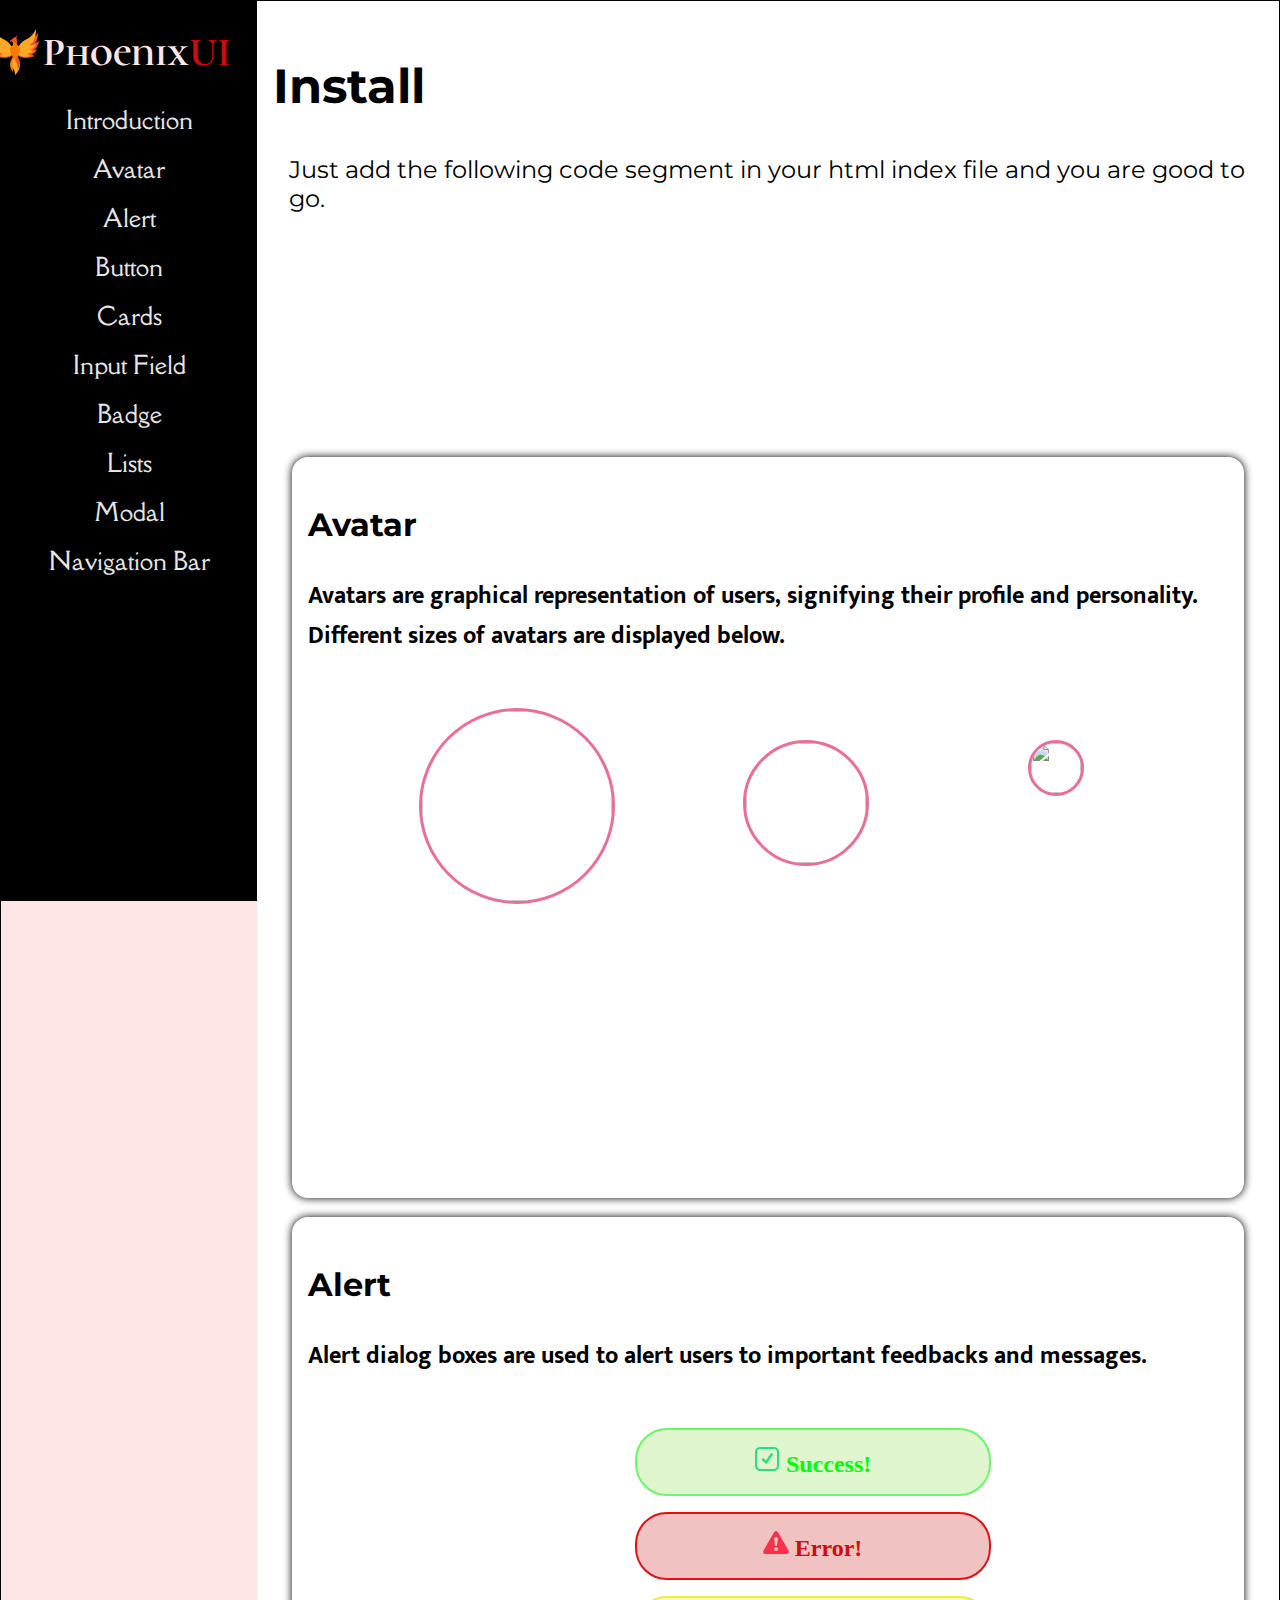
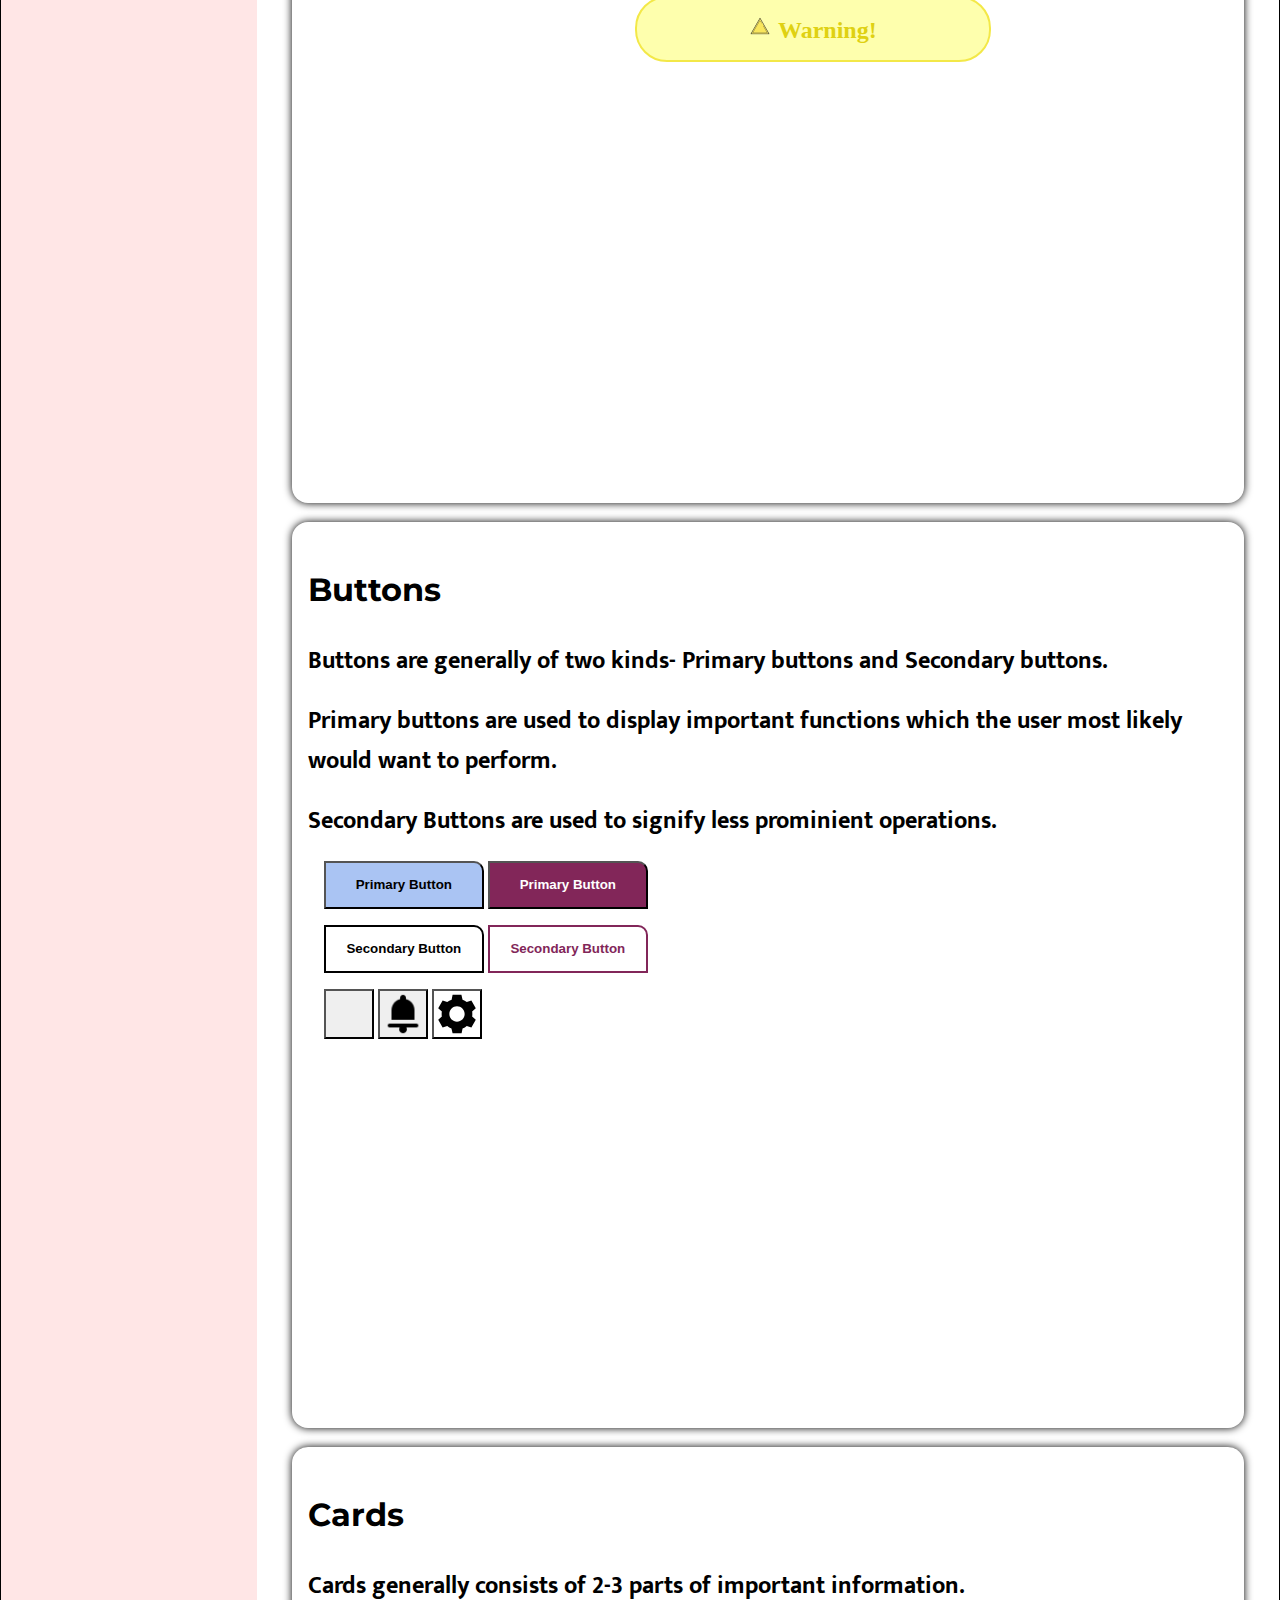
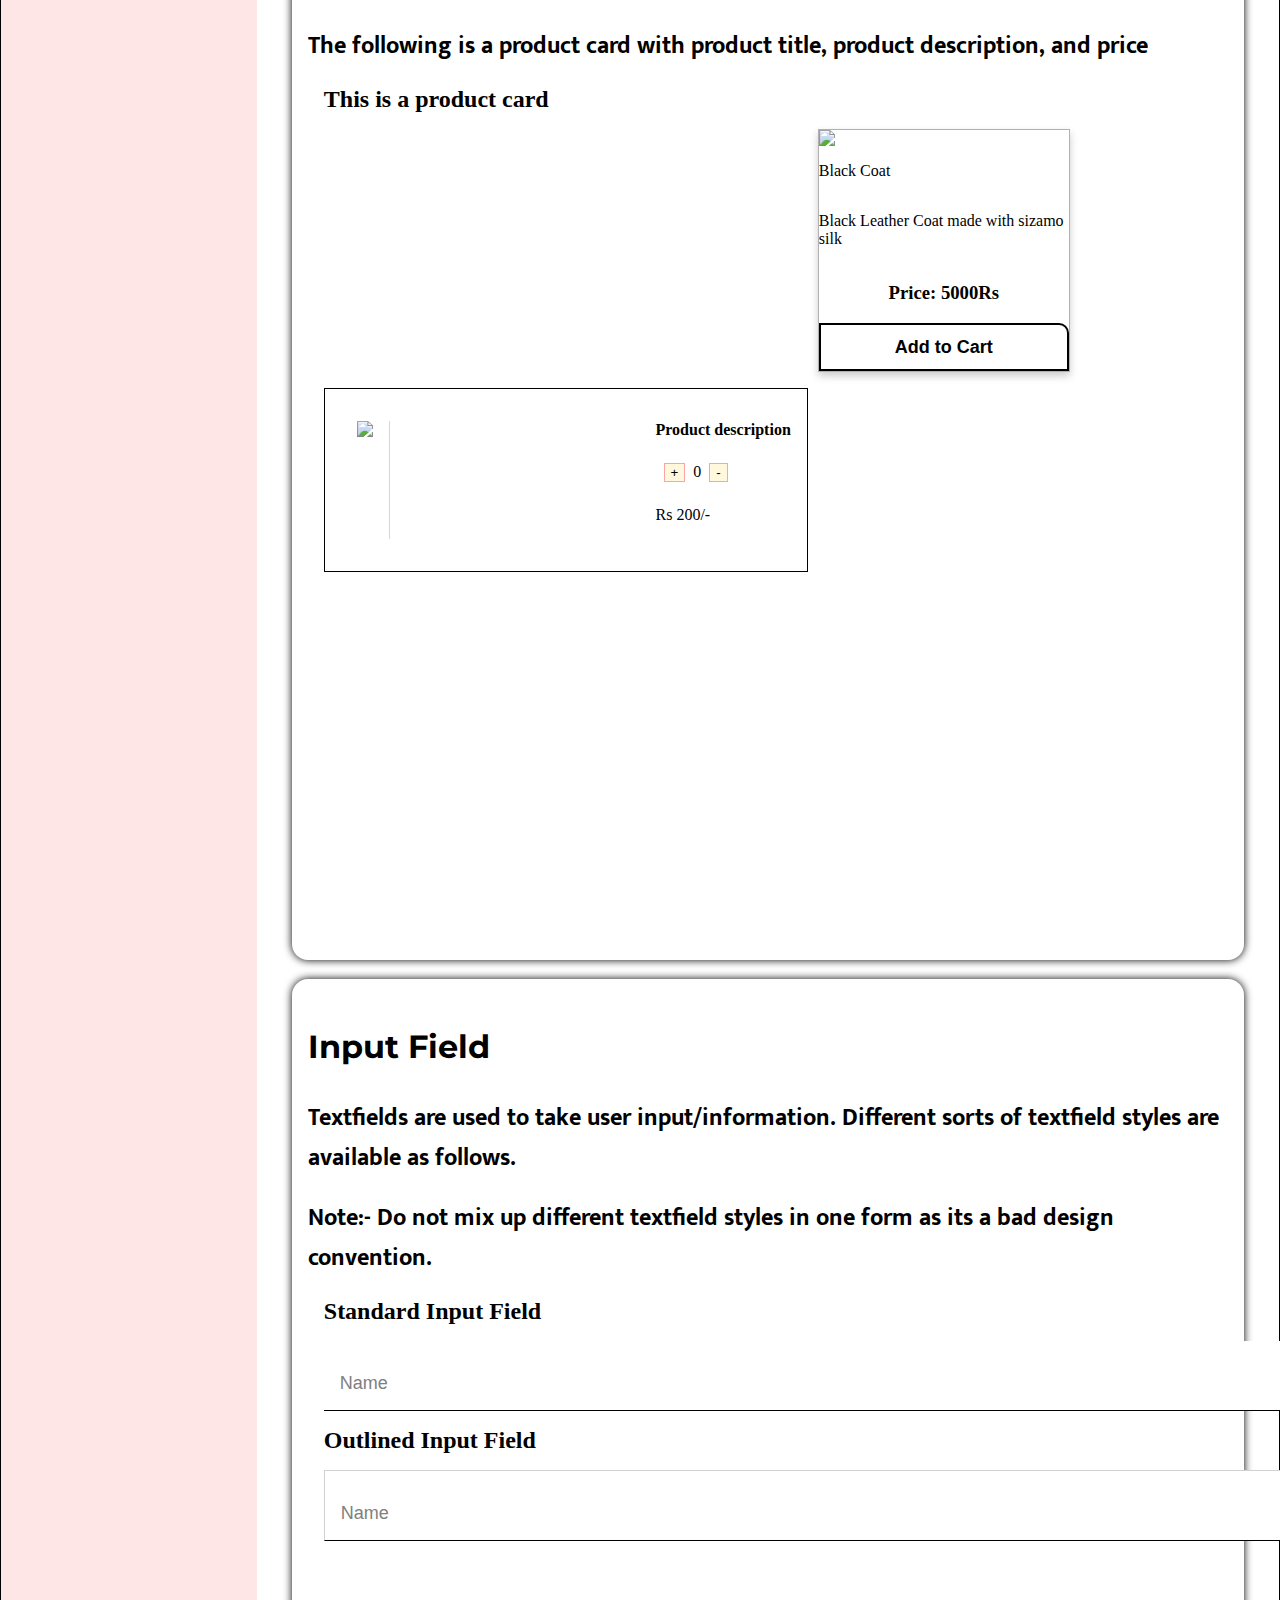
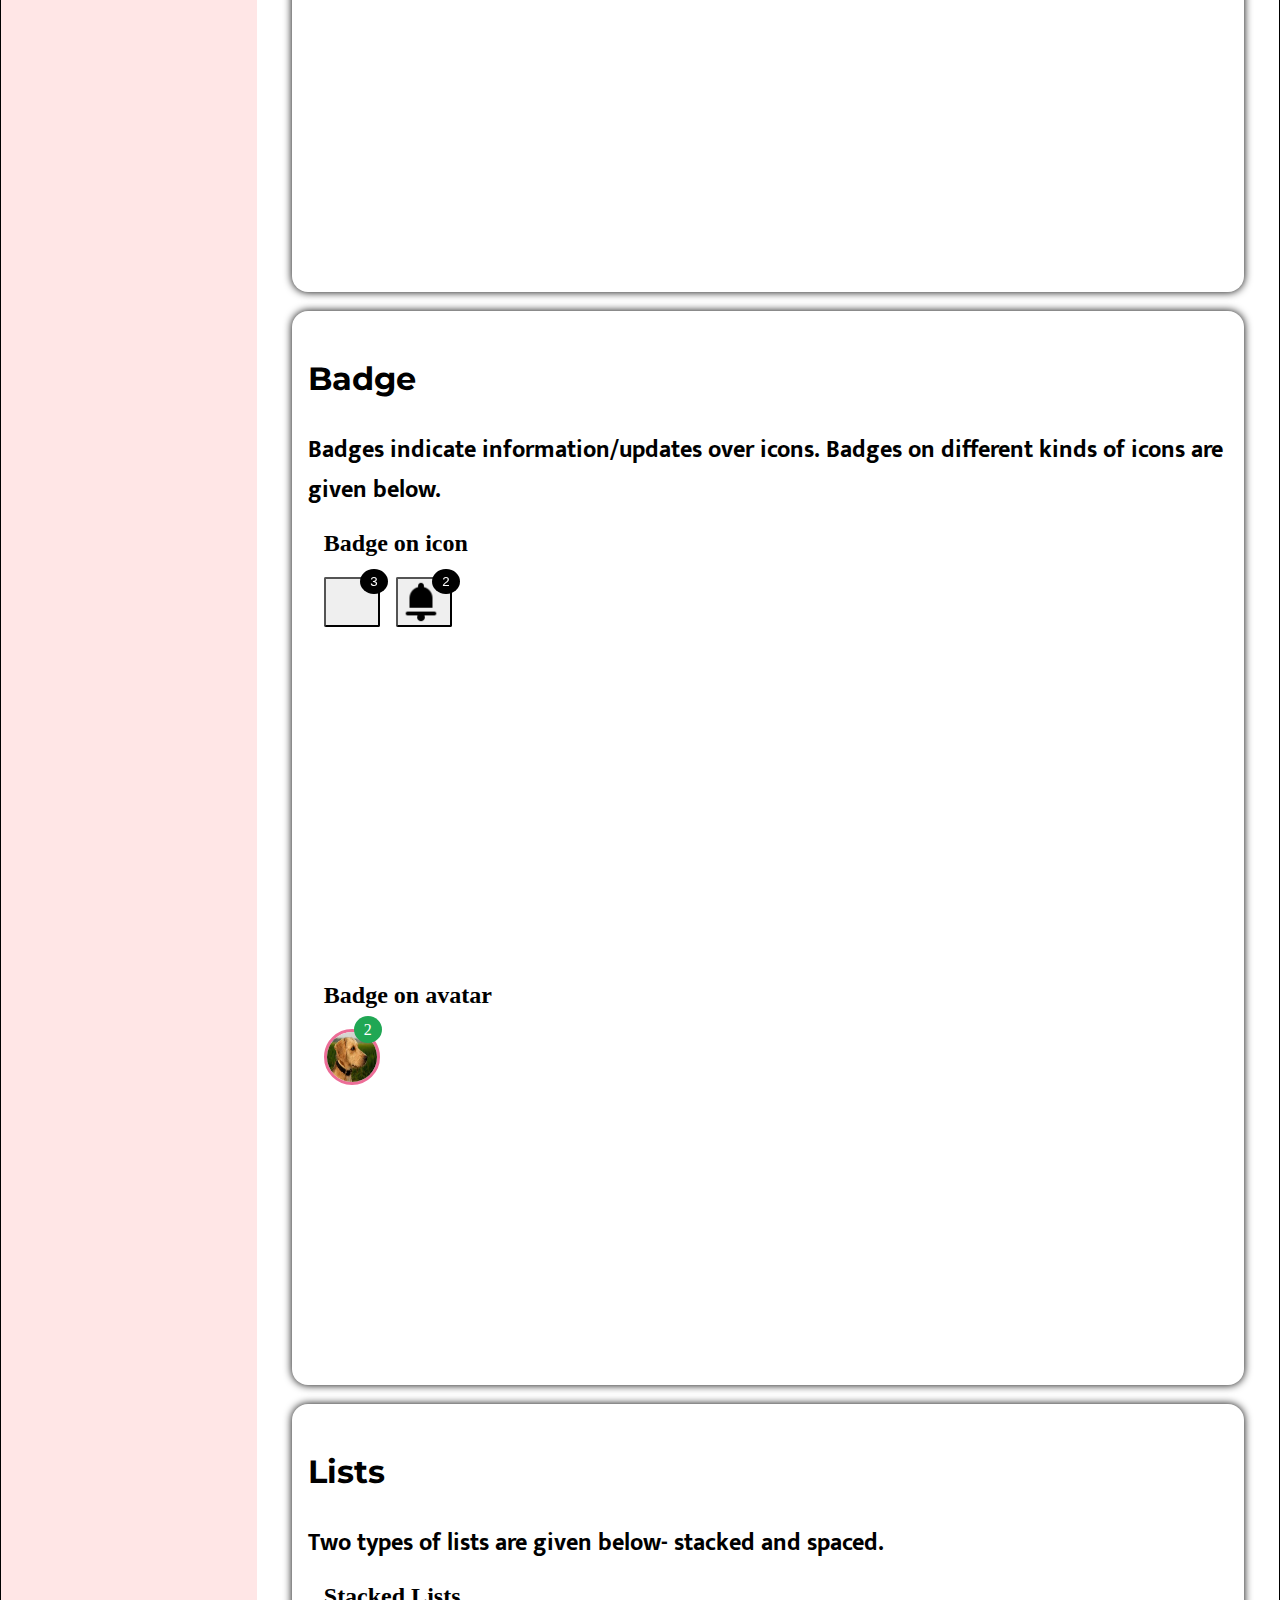
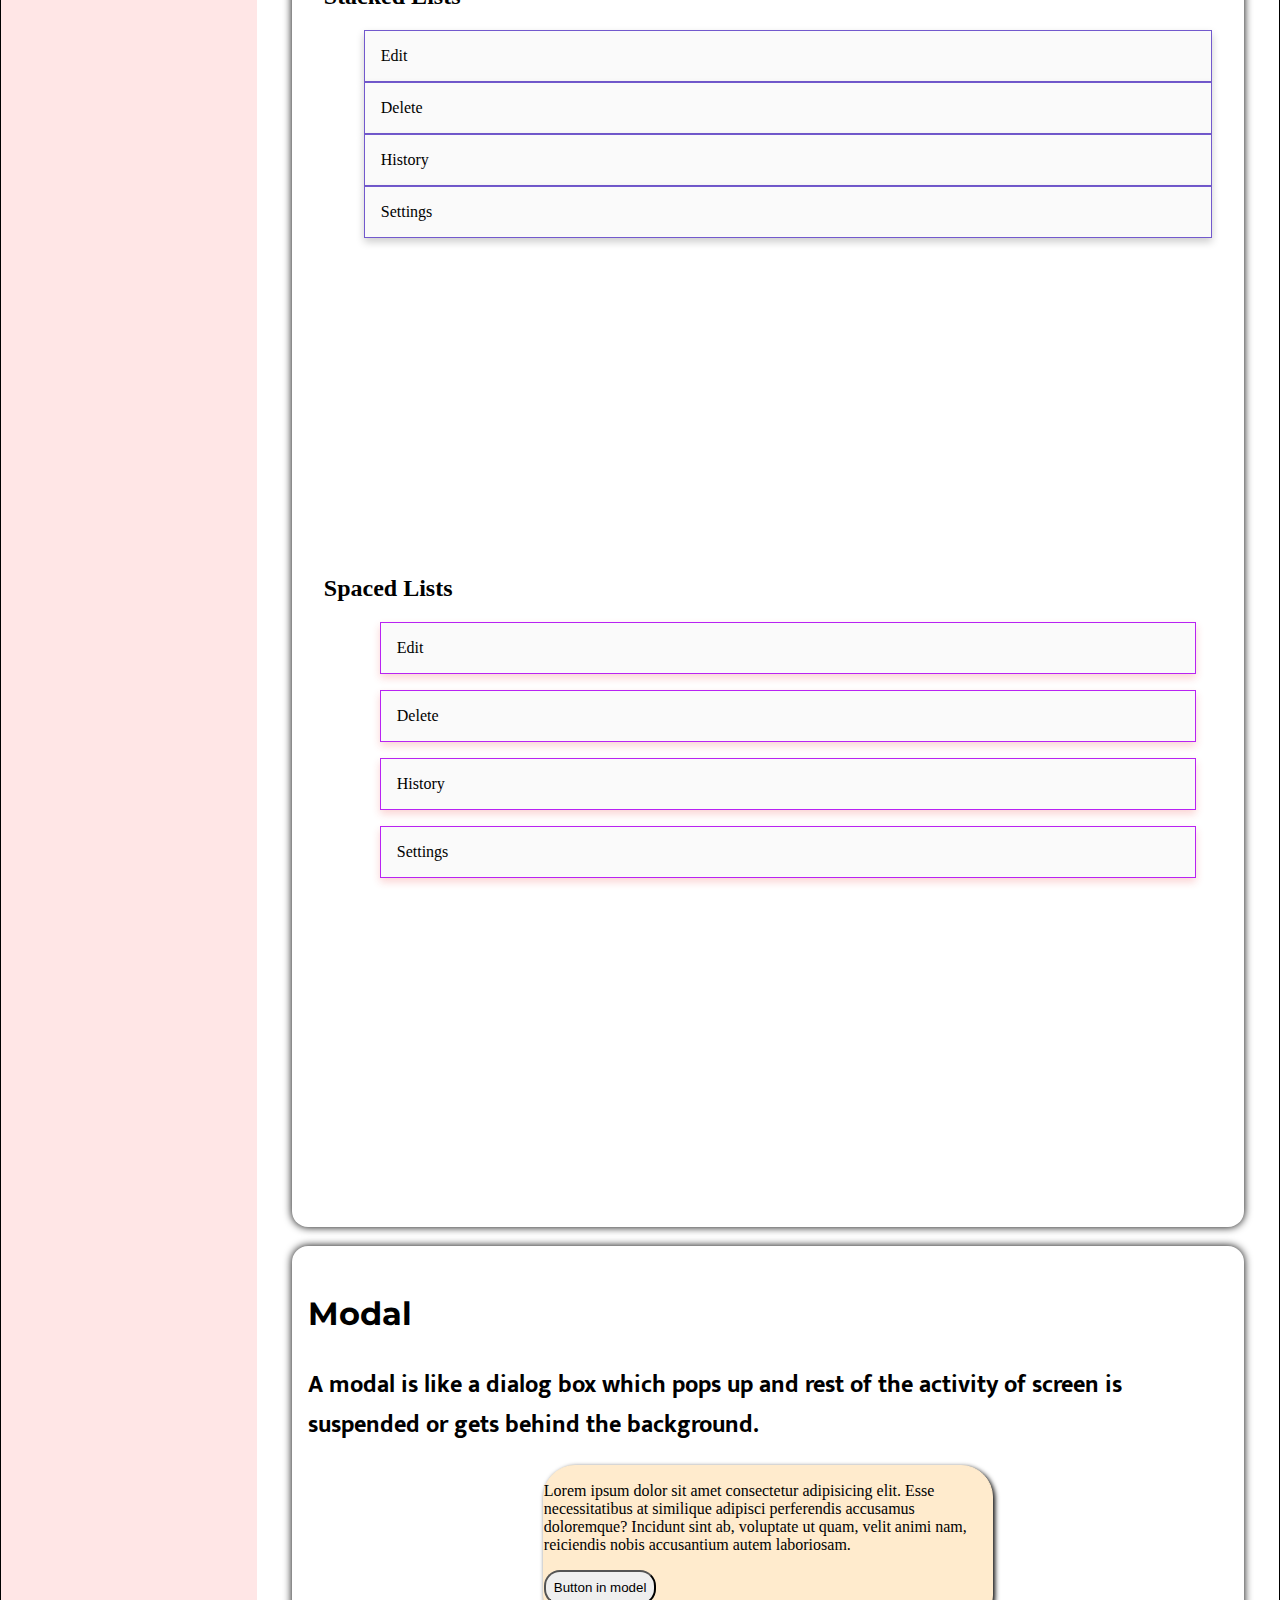
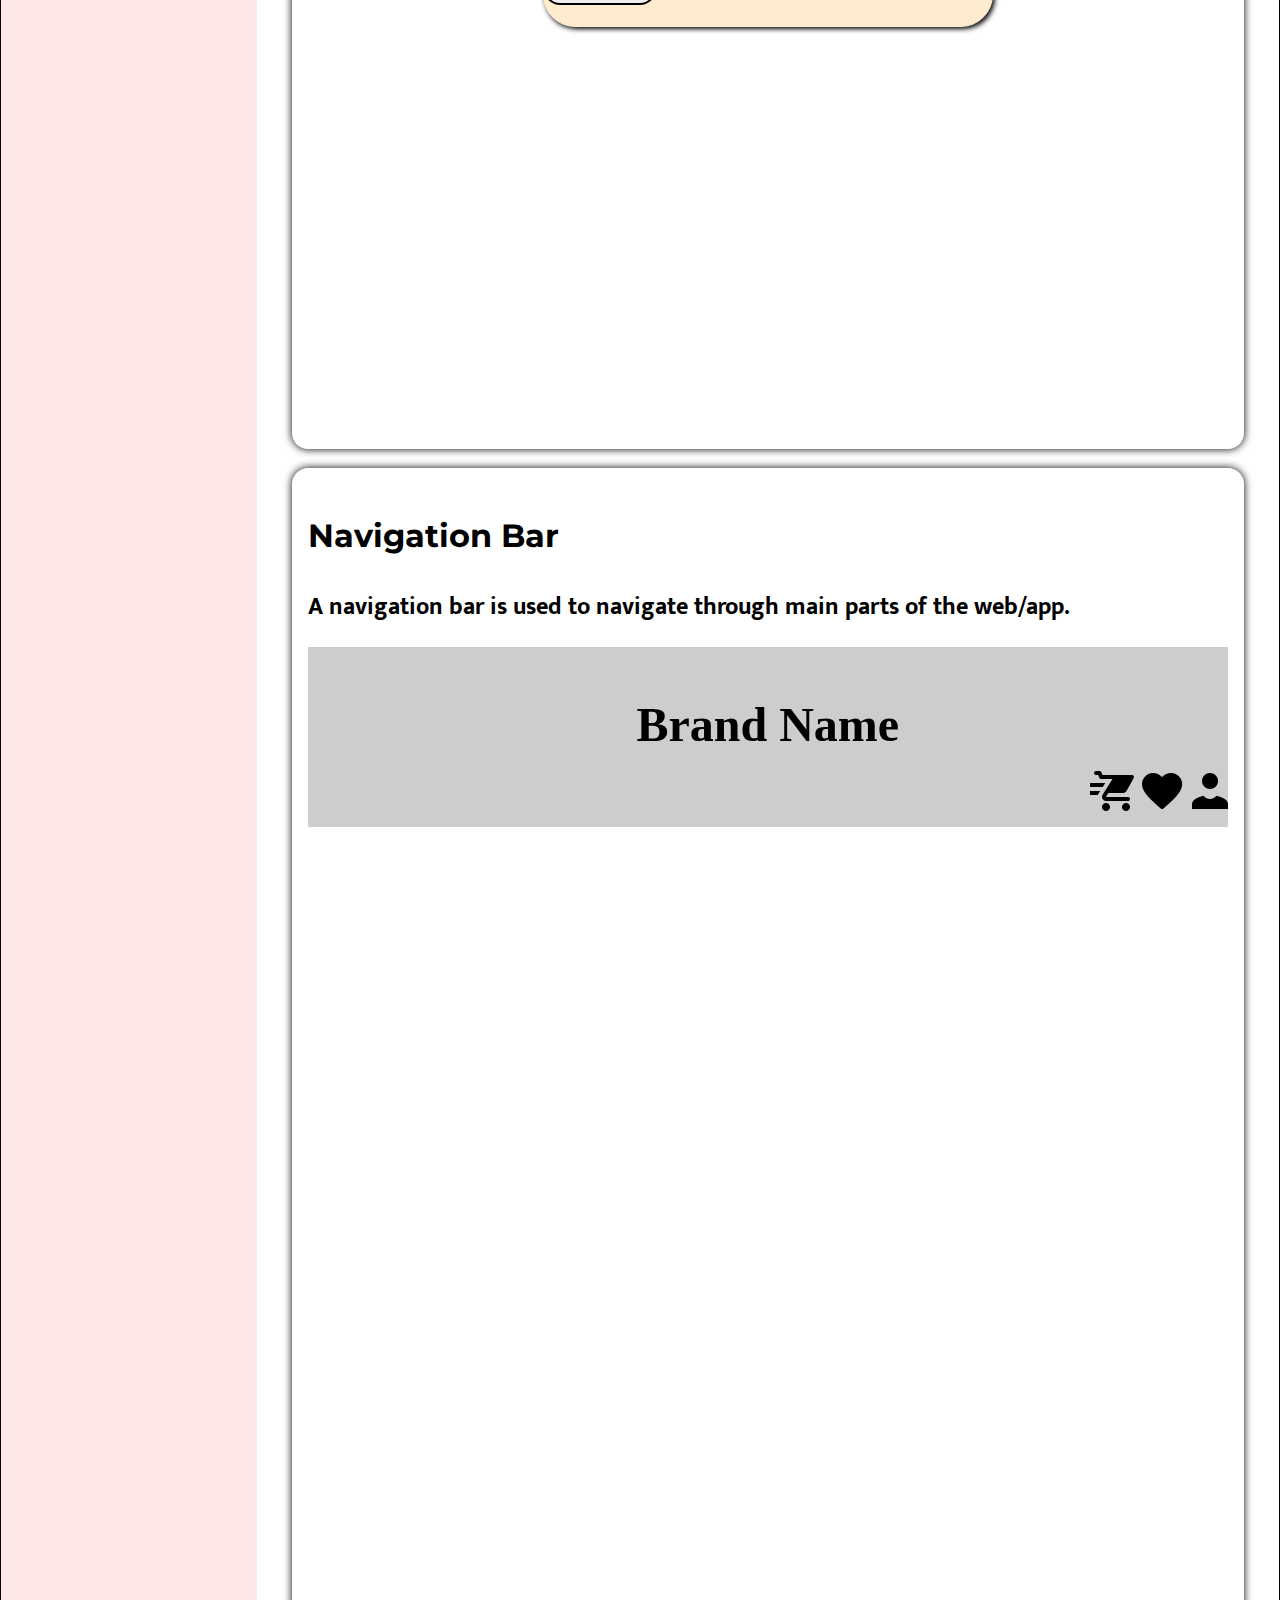
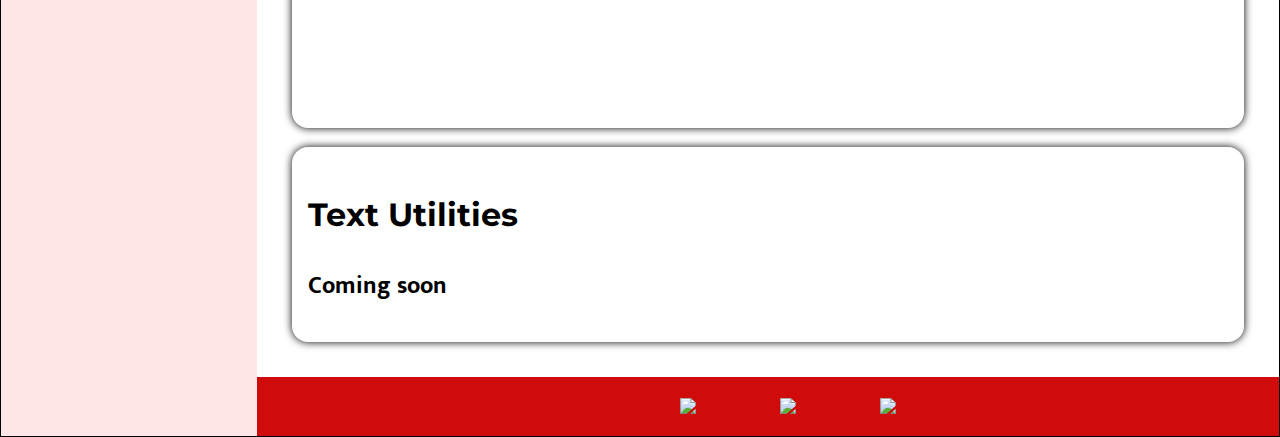
==== documentation.html @ e83319da "Horizontal card added and changed theme color" ====
<!DOCTYPE html>
<html lang="en">
<head>
    <meta charset="UTF-8">
    <meta http-equiv="X-UA-Compatible" content="IE=edge">
    <meta name="viewport" content="width=device-width, initial-scale=1.0">
    <title>Document</title>
    <link href="styles.css" rel="stylesheet"/>
    <style>
        @import url('https://fonts.googleapis.com/css2?family=Cormorant+Unicase:wght@700&display=swap');
    </style>

<link rel="preconnect" href="https://fonts.gstatic.com">
<link href="https://fonts.googleapis.com/css2?family=Cormorant+Unicase:wght@700&display=swap" rel="stylesheet">

<link rel="preconnect" href="https://fonts.gstatic.com">
<link href="https://fonts.googleapis.com/css2?family=Della+Respira&display=swap" rel="stylesheet">

<link rel="preconnect" href="https://fonts.gstatic.com">
<link href="https://fonts.googleapis.com/css2?family=Della+Respira&display=swap" rel="stylesheet">

<link rel="preconnect" href="https://fonts.gstatic.com">
<link href="https://fonts.googleapis.com/css2?family=Montserrat:wght@200;300&display=swap" rel="stylesheet">

<link rel="preconnect" href="https://fonts.gstatic.com">
<link href="https://fonts.googleapis.com/css2?family=Mukta:wght@200&display=swap" rel="stylesheet">


</head>
<body style="  background-color: var(--libprimarycolor);
margin:0px;">
    <div class="wrapper"> 
        

        <nav class="navigation">
            <li><header class="header">
                <img class="logo" src="[data-uri]"/>
                <h1 class="logo-name" style="color: #ffe6e6;">Phoenix<span style="color:rgba(208, 11, 11)">UI</span></h1> 
             </header></li>
            <a href="#introduction" style="text-decoration: none;"><li class="item">Introduction</li></a>
            <a href="#avatar" style="text-decoration: none;"><li class="item">Avatar</li></a>
            <a href="#alert" style="text-decoration: none;"><li class="item">Alert</li></a>
            <a href="#button" style="text-decoration: none;"><li class="item">Button</li></a>
            <a href="#cards" style="text-decoration: none;"><li class="item">Cards</li></a>
            <a href="#inputfield" style="text-decoration: none;"><li class="item">Input Field</li></a>
            <a href="#badge" style="text-decoration: none;"><li class="item">Badge</li></a>
            <a href="#lists" style="text-decoration: none;"><li class="item">Lists</li></a>
            <a href="#modal" style="text-decoration: none;"><li class="item">Modal</li></a>
            <a href="#navbar" style="text-decoration: none;"><li class="item">Navigation Bar</li></a>

        </nav>

        <main>
            <a id="introduction"><h2 style="font-size: 3rem;  color:black;text-align: left; font-family: 'Montserrat', 'sans-serif';">Install</h2></a>
            <div style="font-size: 1.5rem; text-align: left; font-family: 'Montserrat','sans-serif'; margin: 1rem;">Just add the following code segment in your html index file and you are good to go.</div>
            <div><iframe
                src="https://carbon.now.sh/embed/tGmrMHDJyUkg0Qs64yVK"
                style="width: 766px; height: 205px; border:0; transform: scale(1); overflow:hidden;"
                sandbox="allow-scripts allow-same-origin">
              </iframe></div>
            <div class="cardview">
            <a id="avatar"><h3 class="subtitle">Avatar</h3></a>
            <h2 class="description">Avatars are graphical representation of users, signifying their profile and personality. Different sizes of avatars are displayed below.</h2>
            <div style="align-content: center;">
            <div class="avatar-container" >
                <img class="avatar-lg" src="https://imgmedia.lbb.in/media/2021/01/60055a9a8d54503154eff05a_1610963610550.jpg">
                <img class="avatar-md" src="https://imgmedia.lbb.in/media/2021/01/60055a9a8d54503154eff05a_1610963610550.jpg" style="margin:2rem"> 
                <img class="avatar-sm" src="https://imgmedia.lbb.in/media/2021/01/60055a9a8d54503154eff05a_1610963610550.jpg" style="margin:2rem">

            </div>

            <div style="text-align: center;">
                <iframe
            src="https://carbon.now.sh/embed/2vUoAuYdHXGYD6U7dgZA"
            style="width: 80%; height: 242px; border:0; transform: scale(1); overflow:hidden;"
            sandbox="allow-scripts allow-same-origin">
          </iframe>
            </div>
            

           </div>
        </div>

        

            <div class="cardview">
            <a id="alert"><h3 class="subtitle">Alert</h3></a>
            <h2 class="description">Alert dialog boxes are used to alert users to important feedbacks and messages.</h2>
            <div class="alert-holder">
                <div class="alert-successful" style="margin: 1rem;
                margin-left:35%">
                   <span class="alert-text"><img src="[data-uri]"/> Success!</span>
                </div>
                <div class="alert-error" style="margin: 1rem;
                margin-left:35%">
                    <span class="alert-text"><img src="[data-uri]"/> Error!</span>
                 </div>
                 <div class="alert-warning" style="margin: 1rem;
                 margin-left:35%">
                    <span class="alert-text"><img src="[data-uri]"/> Warning!</span>
                 </div>
                 <div style="text-align: center;">
                    <iframe
                    src="https://carbon.now.sh/embed/DaLXXzPbKqHQLePSfAZ7"
                    style="width: 80%; height: 389px; border:0; transform: scale(1); overflow:hidden;"
                    sandbox="allow-scripts allow-same-origin">
                  </iframe>
                 </div>
                


            </div>
        </div>

            
            <div id="button" class="cardview">
           <a><h3 class="subtitle" name="Buttons" style="font-size: 2rem;">Buttons</h3></a> 
           <h2 class="description">Buttons are generally of two kinds- Primary buttons and Secondary buttons.</h2>
            <h2 class="description">Primary buttons are used to 
                display important functions which the user most likely would want to perform.</h2> 
            <h2 class="description"> Secondary
                Buttons are used to signify less prominient operations.
           </h2>
            <div>
             <div class="button-holder">
                <div style="margin:1rem">
                    <button class="primary-button-blue">Primary Button</button>
                    <button class="primary-button-maroon" >Primary Button</button>
                </div>
                <div style="margin:1rem">
                    <button class="secondary-button-blue">Secondary Button</button>
                    <button class="secondary-button-maroon">Secondary Button</button>
                </div>
                <div style="margin:1rem">
                    <button type="image"  class="icon-cart" ></button>
                    <button type="image" class=icon-notification></button>
                    <button type="image" class=icon-setting></button>
                </div>
             </div>
             <div style="text-align: center;">
                <iframe
             src="https://carbon.now.sh/embed/uCv9J4D3cHrX5OJFQcqe"
             style="width: 80%; height: 352px; border:0; transform: scale(1); overflow:hidden;"
             sandbox="allow-scripts allow-same-origin">
           </iframe>

             </div>
             
            </div>
          </div>
             
            <div class="cardview">
             <a id="cards"><h3 class="subtitle" >Cards</h3></a>
             <h2 class="description">Cards generally consists of 2-3 parts of important information.</h2>
             <h2 class="description">The following is a product card with product title, product description, and price</h2>
                <div class="cards-holder">
                    <h2 style="margin:1rem">This is a product card</h2>
                    <div class="vertical-card" style="margin:1rem;margin-left: 40%;">
                        <img src="https://images.unsplash.com/photo-1497339100210-9e87df79c218?ixid=MXwxMjA3fDB8MHxzZWFyY2h8M3x8c2hpcnR8ZW58MHx8MHw%3D&ixlib=rb-1.2.1&auto=format&fit=crop&w=500&q=60">
                        <p class="verticle-product-title">Black Coat</p>
                        <p class="verticle-product-description">Black Leather Coat made with sizamo silk</p>
                        <h3>Price: 5000Rs</h3>
                        <button class="secondary-button-blue"><span class="product-card-text">Add to Cart</span></button>
                    </div>

                    <div class="horizontal-card">
                        <img class="horizontal-card-image" src="https://m.media-amazon.com/images/I/71pZ3Pr8q+L._AC_UL480_FMwebp_QL65_.jpg">
                        <div>
                            <p class="horizontal-card-description">Product description</p>
                            <button class="horizontal-card-button">+</button>0<button class="horizontal-card-button">-</button>
                            <p>Rs 200/-</p>
                        </div>
                    </div>

                    <div style="text-align: center;">
                    <iframe
                    src="https://carbon.now.sh/embed/BYSR45WwbdmkXZwiOdqn"
                    style="width: 80%; height: 352px; border:0; transform: scale(1); overflow:hidden;"
                    sandbox="allow-scripts allow-same-origin">
                  </iframe>
                  </div>

                    
                </div>
              </div>
                
              <div class="cardview">
             <a id="inputfield"><h3 class="subtitle" >Input Field</h3></a>
             <h2 class="description">Textfields are used to take user input/information. Different sorts of textfield styles are available as follows.</h2>
            <h2 class="description">Note:- Do not mix up different textfield styles in one form as its a bad design convention.</h2>
             <h2 style="margin:1rem">Standard Input Field</h2>
                <div class="inputtext-holder" style="margin:1rem;">
                    <input class="input-standard"type="text" placeholder="Name" >
                </div>
             
             <h2 style="margin:1rem">Outlined Input Field</h2>
                <div class="inputtext-holder" style="margin:1rem;">
                    <input class="input-outlined"type="text" placeholder="Name" >
                </div>   
                
                <div style="text-align: center;">
                <iframe
                    src="https://carbon.now.sh/embed/zmYHbXmD2jAG3TlgYFDk"
                    style="width: 80%; height: 315px; border:0; transform: scale(1); overflow:hidden;"
                    sandbox="allow-scripts allow-same-origin">
                </iframe>
                </div>
            </div>
                
            <div id="badge" class="cardview">
            <a><h3 class="subtitle">Badge</h3></a>
            <h2 class="description">Badges indicate information/updates over icons. Badges on different kinds of icons are given below.</h2>
                <div>
                   
                   <div style="margin:1rem">
                    <h2>Badge on icon</h2>
                    
                        <div style="display: flex; column-gap: 1rem;justify-content: flex-start;margin-bottom: 1rem;">
                            <button type="image"  class="notification icon-cart">
                                <span class=badge-icon>3</span>
                                 </button>
        
                                 <button type="image"  class="notification icon-notification" >
                                <span class=badge-icon>2</span>
                                </button>

                        </div>
                        
                        <div style="text-align: center;">
                        <iframe
                             src="https://carbon.now.sh/embed/yYbwUJjFy0TrPXtGwZTo"
                             style="width: 80%; height: 315px; border:0; transform: scale(1); overflow:hidden;"
                             sandbox="allow-scripts allow-same-origin">
                        </iframe>
                        </div>

                    <h2>Badge on avatar</h2>
                        <div>
                            <div>
                                <img class="avatar-sm" src="dogprofile.jpg">
                                <span class="badge-avatar">2</span> 
                            </div>
                            <div style="text-align: center;">
                            <iframe
                                src="https://carbon.now.sh/embed/fpY9VIibygO6Lptf26y8"
                                style="width: 80%; height: 260px; border:0; transform: scale(1); overflow:hidden;"
                                sandbox="allow-scripts allow-same-origin">
                            </iframe>
                            <div style="text-align: center;">
                        </div>
                        
                    </div>
                </div>
                </div>
                </div>
                </div>


                
                <div class="cardview">
            <a id="lists"><h3 class="subtitle">Lists</h3></a>
            <h2 class="description">Two types of lists are given below- stacked and spaced. </h2>
            <div>
                <div style="margin:1rem">
                    <h2>Stacked Lists</h2>
                    <div>
                        <ul class="list-stacked">
                            <li>Edit</li>
                            <li>Delete</li>
                            <li>History</li>
                            <li>Settings</li>
                        </ul>

                        <div style="text-align: center;">
                        <iframe
                         src="https://carbon.now.sh/embed/yC9n8eYc6WjBGaXP9erp"
                         style="width: 50%; height: 297px; border:0; transform: scale(1); overflow:hidden;"
                         sandbox="allow-scripts allow-same-origin">
                        </iframe>
                         </div>
                    </div>
                    <h2>Spaced Lists</h2>
                    <div>
                        <ul class="list-spaced">
                            <li>Edit</li>
                            <li>Delete</li>
                            <li>History</li>
                            <li>Settings</li>
                        </ul>
                    </div>
                    <div style="text-align: center;">
                        <iframe
                        src="https://carbon.now.sh/embed/K6NpXg2oAwfPiJCQsu56"
                        style="width: 80%; height: 297px; border:0; transform: scale(1); overflow:hidden;"
                        sandbox="allow-scripts allow-same-origin">
                      </iframe>
                    </div>
                </div>
            </div>
            </div>


            <div class="cardview">
            <a id="modal"><h3 class="subtitle">Modal</h3></a>
            <h2 class="description">A modal is like a dialog box which pops up and rest of the activity of screen is suspended or gets behind the background.</h2>
            <div>
                <div class="modal">
                   <p>Lorem ipsum dolor sit amet consectetur adipisicing elit. Esse necessitatibus at similique adipisci perferendis accusamus doloremque? Incidunt sint ab, voluptate ut quam, velit animi nam, reiciendis nobis accusantium autem laboriosam.</p> 
                   <button class="model-button">Button in model</button>
                </div>
            </div>        
            
            <div style="text-align: center;">
                <iframe
                 src="https://carbon.now.sh/embed/h7fzXBmMxsqyGmKuJBPw"
                style="width: 1024px; height: 370px; border:0; transform: scale(1); overflow:hidden;margin: 1rem;"
                sandbox="allow-scripts allow-same-origin">
                </iframe>
            </div>

            </div>

            <div class="cardview">
                <a id="navbar"><h3 class="subtitle">Navigation Bar</h3></a>
                <h2 class="description">A navigation bar is used to navigate through main parts of the web/app.</h2>
                <nav class="navbar">
                    <h1 class="navbar-brand">Brand Name</h1>
                    <div class="navbar-icon-holder">
                        <a  href="/" class="navbar-icon-cart"><img src="[data-uri]"/> </a>
                        <a href="/"  class="navbar-icon-wishlist"><img src="[data-uri]"/></a>
                        <a href="/"><img src="[data-uri]"/></a>
                    </div>
                </nav>

                <div style="text-align: center; margin:1rem">
                    <iframe
                        src="https://carbon.now.sh/embed/cATGuwiRBtfz7oyWN6Az"
                        style="width: 1024px; height: 849px; border:0; transform: scale(1); overflow:hidden;"
                        sandbox="allow-scripts allow-same-origin">
                    </iframe>   
                </div>
            </div>
            

            <div class="cardview">
                <a id="textutilities"><h3 class="subtitle">Text Utilities</h3></a>
                <h2 class="description">Coming soon</h2>
                
            </div>
           

        </main>
        <footer>
            <ul style="text-align: center;" class="social-links list-non-bullet">
                <li class="list-item-inline"><a class="link primary-link" href="https://github.com/AdityaNair102001"><img src="https://img.icons8.com/windows/32/000000/github.png"/></a></li>
               <li class="list-item-inline"><a class="link primary-link" href="https://www.linkedin.com/in/aditya-nair-890530196/"><img src="https://img.icons8.com/android/24/000000/linkedin.png"/></a></li>
                <li class="list-item-inline"><a class="link primary-link" href="https://twitter.com/AdityaN102001"><img src="https://img.icons8.com/metro/26/000000/twitter.png"/></a></li>
            </ul>
        </footer>
    </div>
    
</body>
</html>
---- styles.css ----
html{
    scroll-behavior: smooth;
}


:root{
    --libprimarycolor:#ffe6e6;
    --libcardcolor: linear-gradient(180deg, #FFFFFF 0%, rgba(255, 255, 255, 0) 100%), #FDE8E7;
    --libitemcolor: rgb(229, 160, 151);
    --avatarborder: rgb(236, 109, 151) 3px solid;


    --successalertborder: 2px #68f868 solid;
    --sucesssalertbgcolor: rgb(223, 245, 206);
    --erroralertborder:  2px #e71010 solid;
    --erroralertbgcolor:  rgb(240, 194, 194);
    --warningalertborder: 2px #f3e848 solid;
    --warningalertbgcolor: rgb(254, 255, 173);

    --primarybuttonbgblue: rgb(170, 196, 243);
    --primarybuttonbluecolor:black;

    --footerbgcolor: rgb(241, 170, 170);
}






.cardview{
    box-shadow: 0rem 0rem 0.5rem black;
    border-radius: 1rem;
    background-color: white;
    padding: 1rem;
    margin:1.2rem;
    text-align: left;
}

.wrapper{
    display: grid;
    grid-template-areas: "n m m"
                         "n m m"
                         "n f f";
    border: 1px solid black;
    grid-template-columns: 0.7fr 2.8fr;
    grid-template-rows: 0.1fr 2fr 0.005fr;
   
}

.header{
    grid-area: h;
    width: fit-content;
    margin:auto;
    font-size: 1.5rem;
    font-family: 'Cormorant Unicase', serif;
    position: relative;
}

.logo-name{
    width: fit-content;
    font-size: 2.5rem;
    font-family: 'Cormorant Unicase', serif;
    margin-left: 1rem;
    height: fit-content;
}

.logo{
    position: absolute;
     
     right: 12rem; 
    
}


.navigation{
    grid-area:n ;
    background-color: black;
    list-style-type:none;
    position: fixed;
    height: 100%;
    width: 20%;
    background-color:black; 
     
}

.item{
    color: rgb(230, 230, 230);
    margin: 1rem;
    font-size: 1.5rem;
    font-family: 'Della Respira', serif;
    text-align: center;
    transition: font-size 0.09s;
    
}

.item:hover{
    font-size: 2rem;
}

.wrapper>main{
    grid-area: m;
    background-color:  #ffffff;
    text-align: center;
    padding: 1rem;
    color: black;
   

}

.wrapper>footer{
    grid-area:f;
    background-color: rgb(208,11,11);
    color: rgb(208,11,11);
}


.subtitle{
    font-family:  'Montserrat', 'sans-serif';
    font-size: 2rem;
}

.description{
    font-family: 'Mukta', sans-serif;
}


.avatar-container{
    display: flex;
    align-content: flex-end;
    justify-content: space-evenly;
    column-gap: 1rem;
    padding:2rem;

}

.avatar-lg{
    width: 190px; height: 190px; border-radius: 70%;border: rgb(236, 109, 151) 3px solid;
}

.avatar-md{
    width: 120px; height: 120px; border-radius: 50%;border: rgb(236, 109, 151) 3px solid;
}

.avatar-sm{
    width: 50px; height: 50px; border-radius: 50%;border: rgb(236, 109, 151) 3px solid;
}

.alert-holder{
    padding: 1rem;
}

.alert-text{
    font-size: x-large;
    font-weight: bold;
}

.alert-successful{
    

    width: 20rem;
    min-height: 1rem;
    background-color: var(--sucesssalertbgcolor);
    border:var(--successalertborder);
    text-align: center;
    padding: 1rem;
    margin: 1rem;
    color: lime;
    border-radius: 2rem;
    
}

.alert-error{
    

    width: 20rem;
    min-height: 1rem;
    background-color: var(--erroralertbgcolor);
    border: var(--erroralertborder);
    text-align: center;
    padding: 1rem;
    margin: 1rem;
    color: rgb(207, 13, 13);
    border-radius: 2rem;
   
}

.alert-warning{
    

    width: 20rem;
    min-height: 1rem;
    background-color: var(--warningalertbgcolor);
    border: var(--warningalertborder);
    text-align: center;
    padding: 1rem;
    margin: 1rem;
    color: rgb(223, 209, 18);
    border-radius: 2rem;
   
   
}

.primary-button-blue{
    min-height: 3rem;
    min-width: 10rem;
    border-top-right-radius: 10px;
    background-color:rgb(170, 196, 243);
    font-weight: bold;
    color:black;
}
.secondary-button-blue{
    min-height: 3rem;
    min-width: 10rem;
    border-top-right-radius: 10px;
    background-color:white;
    font-weight: bold;
    color: black;
    border: 2px black solid;
    transition-duration:0.5s ;
}
.secondary-button-blue:hover{
    background-color: black;
    color: white;
}

.primary-button-maroon{
    min-height: 3rem;
    min-width: 10rem;
    border-top-right-radius: 10px;
    background-color: #822659;
    font-weight: bold;
    color: white;
}

.secondary-button-maroon{
    min-height: 3rem;
    min-width: 10rem;
    border-top-right-radius: 10px;
    background-color: white;
    font-weight: bold;
    border:2px #822659 solid;
    color: #822659;
    transition-duration:0.5s ;

}

.secondary-button-maroon:hover{
    background-color: #822659;
    color: white;
}

.icon-cart{
    min-height: 50px;
    min-width: 50px;
    background-image: url("https://img.icons8.com/material-two-tone/50/000000/shopping-cart-promotion.png");
    background-size: contain;
}




.icon-notification{
    min-height: 50px;
    min-width: 50px;
    background-image: url("[data-uri]");
    background-size: contain;
}



.icon-setting{

        display: inline-block;
        width: 50px;
        height: 50px;
        background: url('[data-uri]') 50% 50% no-repeat;
        background-size: 100%; 
}


.vertical-card{
    display: flex;
    flex-direction: column;
    border: rgb(180, 176, 176) 1px solid;
    height: fit-content;
    width: 250px;
    padding: 0rem;
    justify-self: center;
    margin: 1rem;
    box-shadow: 0 4px 8px 0 rgba(0,0,0,0.2);
}

.vertical-card:hover{
    box-shadow: 0 16px 24px 0 rgba(0,0,0,0.2);
}

.vertical-card>h3{
    text-align: center;
    font-weight: bold;
}

.vertical-product-title{
    font-family:  'Montserrat', sans-serif;
    text-align: center;
    font-weight: bolder;
    
}
.vertical-product-description{
    font-family:  'Montserrat', sans-serif;
    text-align: center;
}

.product-card-icon{
    min-height: 25px;
    min-width: 25px;
    background-image: url("https://img.icons8.com/material-two-tone/50/000000/shopping-cart-promotion.png");
    background-size: contain;
    position: relative;
    top: 0.5rem;
}

.product-card-text{
    font-size: large;
    margin: 0.5rem;
}

.horizontal-card{
    display: flex;
    border:1px black solid;
    width: 450px;
    height: 150px;
    padding: 1rem;
    margin: 1rem;
    justify-content: space-between;
}

.horizontal-card-image{
    margin:1rem;
    padding-right: 1rem;
    border-right: rgb(218, 211, 211) 1px solid;
}

.horizontal-card-description{
    font-weight: bold;
}

.horizontal-card-button{
    margin: 0.5rem;
    border: rgb(250, 164, 164) 1px solid;
    background-color: cornsilk;
    
}


::-webkit-input-placeholder { 
    color: grey;
    font-size: large;
    position: relative;
    padding-left: 0;
  -webkit-transition: padding 0.5s;
   transition: padding 0.5s;
  
  }

input:focus::-webkit-input-placeholder {
  top: -2rem;
  font-size: small;
  animation-name:example ;
  animation-duration: 1sec;
}

  .inputtext-holder{
      margin: 1rem;
      position: relative;
  }

.input-standard{
    border: none;
    border-bottom: black 1px solid;
    padding: 1rem;
    padding-top: 2rem;
    width: 1000px;
    font-size: large;
}



.input-standard:focus{
    border:black 1px solid;
    background-color: rgb(224, 215, 215);
}

.input-outlined{
    border: 1px solid rgb(214, 209, 209);
    border-bottom: black 1px solid;
    padding: 1rem;
    padding-top: 2rem;
    width: 1000px;
    font-size: large;
}


.notification{ 
    padding: 15px 26px;
    position: relative;
    display: inline-block;
    border-radius: 2px;
}

 .badge-icon {
    position: absolute;
    top: -10px;
    right: -10px;
    padding: 5px 10px;
    border-radius: 50%;
    background: black;
    color: white;
  }

  .badge-avatar{
    position: relative;
    bottom:50px;
    right: 30px;
    padding: 5px 10px;
    border-radius: 60%;
    background: rgb(32, 167, 84);
    color: white;
  }

 

  .list-stacked>li{
      list-style-type: none;
      padding:1rem;
      background-color: #fafafa;
      border: rgba(103, 76, 201, 0.925) 1px solid;
      box-shadow: 0 4px 8px 0 rgba(0,0,0,0.2);
  }

  .list-stacked>li:hover{
    box-shadow: 0 8px 16px 0 rgb(179, 179, 172);
  }

  .list-spaced>li{
      list-style-type:none;
      padding: 1rem;
      margin: 1rem;
      background-color: #fafafa;
      border: rgba(183, 31, 243, 0.986) 1px solid;
      box-shadow: 0 4px 8px 0 rgba(233, 41, 41, 0.2);
  }

  .list-spaced>li:hover{
    box-shadow: 0 8px 16px 0 rgb(179, 179, 172);
  }

  .modal{
      background-color: blanchedalmond;
      width: 28rem;
      height: 10rem;
      margin: auto;
      border: 1px blanchedalmond solid;
      box-shadow: 2px 2px 5px black;
      border-radius: 2rem;
  }

  .model-button{
      
      padding: 0.5rem;
      border-radius: 1rem;
      
  }

  .navbar{
      height: 20vh;
      width: 100%;
      background-color: rgba(34, 33, 32, 0.226);
      position: relative;

  }

  .navbar-brand{
      text-align: center;
      font-size: 3rem;
      width: fit-content;
      position: absolute;
      top: 25%;
      left: 50%;
      transform: translate(-50%,-50%);
     
  }

  .navbar-icon-holder{
      display: flex;
      justify-content: flex-start;
      position:absolute;
      left: 85%;
      bottom:0.5rem
  }
  

.list-non-bullet{
    list-style: none;
}
.list-item-inline{
    display: inline;
    padding: 0rem 0.5rem;
    font-size: x-large;
    margin: 2rem;
}
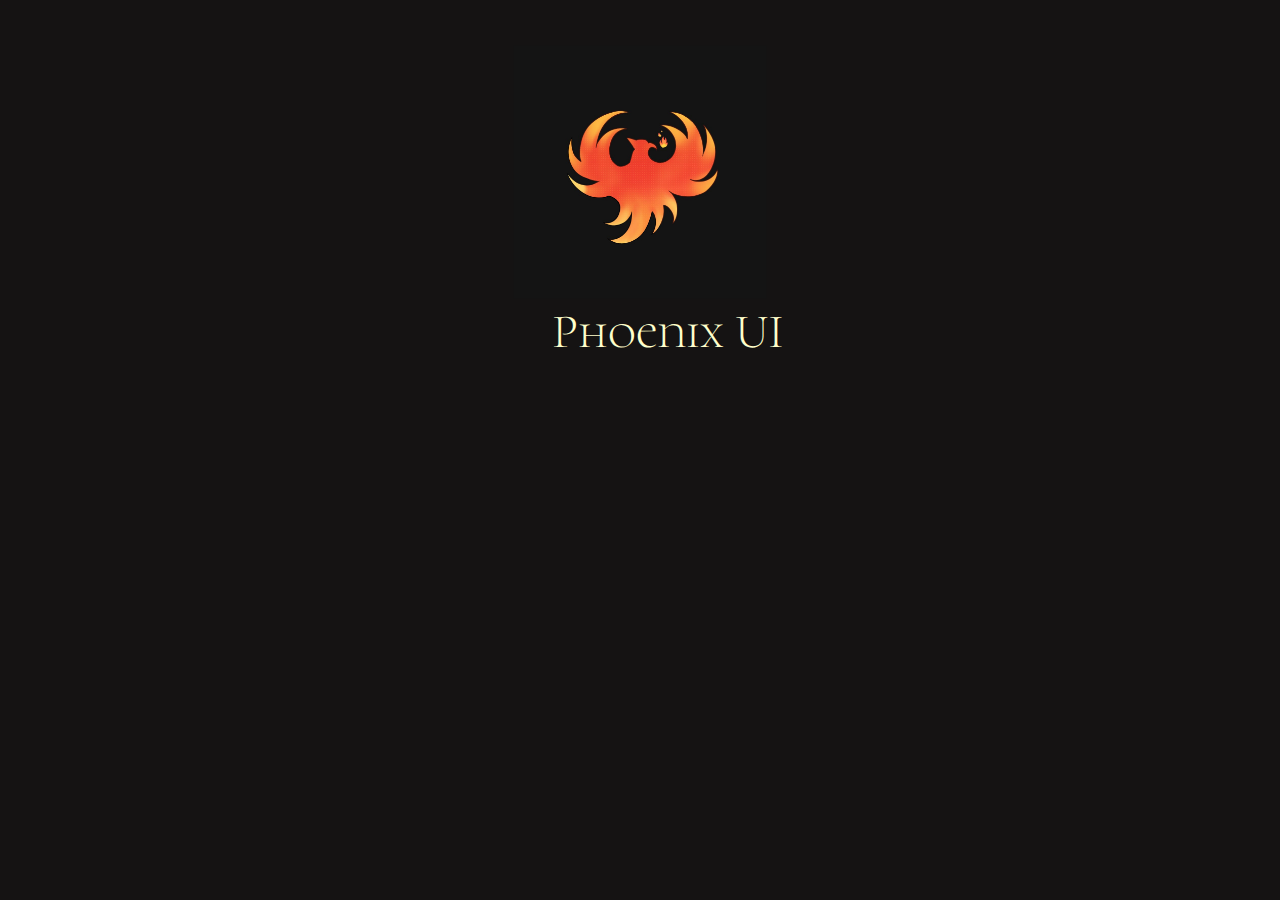
==== commit 5129b38c: "Interchanged index and documentation" ====
--- a/documentation.html
+++ b/documentation.html
@@ -5,359 +5,15 @@
     <meta http-equiv="X-UA-Compatible" content="IE=edge">
     <meta name="viewport" content="width=device-width, initial-scale=1.0">
     <title>Document</title>
-    <link href="styles.css" rel="stylesheet"/>
-    <style>
-        @import url('https://fonts.googleapis.com/css2?family=Cormorant+Unicase:wght@700&display=swap');
-    </style>
 
-<link rel="preconnect" href="https://fonts.gstatic.com">
-<link href="https://fonts.googleapis.com/css2?family=Cormorant+Unicase:wght@700&display=swap" rel="stylesheet">
-
-<link rel="preconnect" href="https://fonts.gstatic.com">
-<link href="https://fonts.googleapis.com/css2?family=Della+Respira&display=swap" rel="stylesheet">
-
-<link rel="preconnect" href="https://fonts.gstatic.com">
-<link href="https://fonts.googleapis.com/css2?family=Della+Respira&display=swap" rel="stylesheet">
-
-<link rel="preconnect" href="https://fonts.gstatic.com">
-<link href="https://fonts.googleapis.com/css2?family=Montserrat:wght@200;300&display=swap" rel="stylesheet">
-
-<link rel="preconnect" href="https://fonts.gstatic.com">
-<link href="https://fonts.googleapis.com/css2?family=Mukta:wght@200&display=swap" rel="stylesheet">
-
+    <link rel="preconnect" href="https://fonts.gstatic.com">
+<link href="https://fonts.googleapis.com/css2?family=Cormorant+Unicase:wght@300;500&display=swap" rel="stylesheet">
 
 </head>
-<body style="  background-color: var(--libprimarycolor);
-margin:0px;">
-    <div class="wrapper"> 
-        
-
-        <nav class="navigation">
-            <li><header class="header">
-                <img class="logo" src="[data-uri]"/>
-                <h1 class="logo-name" style="color: #ffe6e6;">Phoenix<span style="color:rgba(208, 11, 11)">UI</span></h1> 
-             </header></li>
-            <a href="#introduction" style="text-decoration: none;"><li class="item">Introduction</li></a>
-            <a href="#avatar" style="text-decoration: none;"><li class="item">Avatar</li></a>
-            <a href="#alert" style="text-decoration: none;"><li class="item">Alert</li></a>
-            <a href="#button" style="text-decoration: none;"><li class="item">Button</li></a>
-            <a href="#cards" style="text-decoration: none;"><li class="item">Cards</li></a>
-            <a href="#inputfield" style="text-decoration: none;"><li class="item">Input Field</li></a>
-            <a href="#badge" style="text-decoration: none;"><li class="item">Badge</li></a>
-            <a href="#lists" style="text-decoration: none;"><li class="item">Lists</li></a>
-            <a href="#modal" style="text-decoration: none;"><li class="item">Modal</li></a>
-            <a href="#navbar" style="text-decoration: none;"><li class="item">Navigation Bar</li></a>
-
-        </nav>
-
-        <main>
-            <a id="introduction"><h2 style="font-size: 3rem;  color:black;text-align: left; font-family: 'Montserrat', 'sans-serif';">Install</h2></a>
-            <div style="font-size: 1.5rem; text-align: left; font-family: 'Montserrat','sans-serif'; margin: 1rem;">Just add the following code segment in your html index file and you are good to go.</div>
-            <div><iframe
-                src="https://carbon.now.sh/embed/tGmrMHDJyUkg0Qs64yVK"
-                style="width: 766px; height: 205px; border:0; transform: scale(1); overflow:hidden;"
-                sandbox="allow-scripts allow-same-origin">
-              </iframe></div>
-            <div class="cardview">
-            <a id="avatar"><h3 class="subtitle">Avatar</h3></a>
-            <h2 class="description">Avatars are graphical representation of users, signifying their profile and personality. Different sizes of avatars are displayed below.</h2>
-            <div style="align-content: center;">
-            <div class="avatar-container" >
-                <img class="avatar-lg" src="https://imgmedia.lbb.in/media/2021/01/60055a9a8d54503154eff05a_1610963610550.jpg">
-                <img class="avatar-md" src="https://imgmedia.lbb.in/media/2021/01/60055a9a8d54503154eff05a_1610963610550.jpg" style="margin:2rem"> 
-                <img class="avatar-sm" src="https://imgmedia.lbb.in/media/2021/01/60055a9a8d54503154eff05a_1610963610550.jpg" style="margin:2rem">
-
-            </div>
-
-            <div style="text-align: center;">
-                <iframe
-            src="https://carbon.now.sh/embed/2vUoAuYdHXGYD6U7dgZA"
-            style="width: 80%; height: 242px; border:0; transform: scale(1); overflow:hidden;"
-            sandbox="allow-scripts allow-same-origin">
-          </iframe>
-            </div>
-            
-
-           </div>
-        </div>
-
-        
-
-            <div class="cardview">
-            <a id="alert"><h3 class="subtitle">Alert</h3></a>
-            <h2 class="description">Alert dialog boxes are used to alert users to important feedbacks and messages.</h2>
-            <div class="alert-holder">
-                <div class="alert-successful" style="margin: 1rem;
-                margin-left:35%">
-                   <span class="alert-text"><img src="[data-uri]"/> Success!</span>
-                </div>
-                <div class="alert-error" style="margin: 1rem;
-                margin-left:35%">
-                    <span class="alert-text"><img src="[data-uri]"/> Error!</span>
-                 </div>
-                 <div class="alert-warning" style="margin: 1rem;
-                 margin-left:35%">
-                    <span class="alert-text"><img src="[data-uri]"/> Warning!</span>
-                 </div>
-                 <div style="text-align: center;">
-                    <iframe
-                    src="https://carbon.now.sh/embed/DaLXXzPbKqHQLePSfAZ7"
-                    style="width: 80%; height: 389px; border:0; transform: scale(1); overflow:hidden;"
-                    sandbox="allow-scripts allow-same-origin">
-                  </iframe>
-                 </div>
-                
-
-
-            </div>
-        </div>
-
-            
-            <div id="button" class="cardview">
-           <a><h3 class="subtitle" name="Buttons" style="font-size: 2rem;">Buttons</h3></a> 
-           <h2 class="description">Buttons are generally of two kinds- Primary buttons and Secondary buttons.</h2>
-            <h2 class="description">Primary buttons are used to 
-                display important functions which the user most likely would want to perform.</h2> 
-            <h2 class="description"> Secondary
-                Buttons are used to signify less prominient operations.
-           </h2>
-            <div>
-             <div class="button-holder">
-                <div style="margin:1rem">
-                    <button class="primary-button-blue">Primary Button</button>
-                    <button class="primary-button-maroon" >Primary Button</button>
-                </div>
-                <div style="margin:1rem">
-                    <button class="secondary-button-blue">Secondary Button</button>
-                    <button class="secondary-button-maroon">Secondary Button</button>
-                </div>
-                <div style="margin:1rem">
-                    <button type="image"  class="icon-cart" ></button>
-                    <button type="image" class=icon-notification></button>
-                    <button type="image" class=icon-setting></button>
-                </div>
-             </div>
-             <div style="text-align: center;">
-                <iframe
-             src="https://carbon.now.sh/embed/uCv9J4D3cHrX5OJFQcqe"
-             style="width: 80%; height: 352px; border:0; transform: scale(1); overflow:hidden;"
-             sandbox="allow-scripts allow-same-origin">
-           </iframe>
-
-             </div>
-             
-            </div>
-          </div>
-             
-            <div class="cardview">
-             <a id="cards"><h3 class="subtitle" >Cards</h3></a>
-             <h2 class="description">Cards generally consists of 2-3 parts of important information.</h2>
-             <h2 class="description">The following is a product card with product title, product description, and price</h2>
-                <div class="cards-holder">
-                    <h2 style="margin:1rem">This is a product card</h2>
-                    <div class="vertical-card" style="margin:1rem;margin-left: 40%;">
-                        <img src="https://images.unsplash.com/photo-1497339100210-9e87df79c218?ixid=MXwxMjA3fDB8MHxzZWFyY2h8M3x8c2hpcnR8ZW58MHx8MHw%3D&ixlib=rb-1.2.1&auto=format&fit=crop&w=500&q=60">
-                        <p class="verticle-product-title">Black Coat</p>
-                        <p class="verticle-product-description">Black Leather Coat made with sizamo silk</p>
-                        <h3>Price: 5000Rs</h3>
-                        <button class="secondary-button-blue"><span class="product-card-text">Add to Cart</span></button>
-                    </div>
-
-                    <div class="horizontal-card">
-                        <img class="horizontal-card-image" src="https://m.media-amazon.com/images/I/71pZ3Pr8q+L._AC_UL480_FMwebp_QL65_.jpg">
-                        <div>
-                            <p class="horizontal-card-description">Product description</p>
-                            <button class="horizontal-card-button">+</button>0<button class="horizontal-card-button">-</button>
-                            <p>Rs 200/-</p>
-                        </div>
-                    </div>
-
-                    <div style="text-align: center;">
-                    <iframe
-                    src="https://carbon.now.sh/embed/BYSR45WwbdmkXZwiOdqn"
-                    style="width: 80%; height: 352px; border:0; transform: scale(1); overflow:hidden;"
-                    sandbox="allow-scripts allow-same-origin">
-                  </iframe>
-                  </div>
-
-                    
-                </div>
-              </div>
-                
-              <div class="cardview">
-             <a id="inputfield"><h3 class="subtitle" >Input Field</h3></a>
-             <h2 class="description">Textfields are used to take user input/information. Different sorts of textfield styles are available as follows.</h2>
-            <h2 class="description">Note:- Do not mix up different textfield styles in one form as its a bad design convention.</h2>
-             <h2 style="margin:1rem">Standard Input Field</h2>
-                <div class="inputtext-holder" style="margin:1rem;">
-                    <input class="input-standard"type="text" placeholder="Name" >
-                </div>
-             
-             <h2 style="margin:1rem">Outlined Input Field</h2>
-                <div class="inputtext-holder" style="margin:1rem;">
-                    <input class="input-outlined"type="text" placeholder="Name" >
-                </div>   
-                
-                <div style="text-align: center;">
-                <iframe
-                    src="https://carbon.now.sh/embed/zmYHbXmD2jAG3TlgYFDk"
-                    style="width: 80%; height: 315px; border:0; transform: scale(1); overflow:hidden;"
-                    sandbox="allow-scripts allow-same-origin">
-                </iframe>
-                </div>
-            </div>
-                
-            <div id="badge" class="cardview">
-            <a><h3 class="subtitle">Badge</h3></a>
-            <h2 class="description">Badges indicate information/updates over icons. Badges on different kinds of icons are given below.</h2>
-                <div>
-                   
-                   <div style="margin:1rem">
-                    <h2>Badge on icon</h2>
-                    
-                        <div style="display: flex; column-gap: 1rem;justify-content: flex-start;margin-bottom: 1rem;">
-                            <button type="image"  class="notification icon-cart">
-                                <span class=badge-icon>3</span>
-                                 </button>
-        
-                                 <button type="image"  class="notification icon-notification" >
-                                <span class=badge-icon>2</span>
-                                </button>
-
-                        </div>
-                        
-                        <div style="text-align: center;">
-                        <iframe
-                             src="https://carbon.now.sh/embed/yYbwUJjFy0TrPXtGwZTo"
-                             style="width: 80%; height: 315px; border:0; transform: scale(1); overflow:hidden;"
-                             sandbox="allow-scripts allow-same-origin">
-                        </iframe>
-                        </div>
-
-                    <h2>Badge on avatar</h2>
-                        <div>
-                            <div>
-                                <img class="avatar-sm" src="dogprofile.jpg">
-                                <span class="badge-avatar">2</span> 
-                            </div>
-                            <div style="text-align: center;">
-                            <iframe
-                                src="https://carbon.now.sh/embed/fpY9VIibygO6Lptf26y8"
-                                style="width: 80%; height: 260px; border:0; transform: scale(1); overflow:hidden;"
-                                sandbox="allow-scripts allow-same-origin">
-                            </iframe>
-                            <div style="text-align: center;">
-                        </div>
-                        
-                    </div>
-                </div>
-                </div>
-                </div>
-                </div>
-
-
-                
-                <div class="cardview">
-            <a id="lists"><h3 class="subtitle">Lists</h3></a>
-            <h2 class="description">Two types of lists are given below- stacked and spaced. </h2>
-            <div>
-                <div style="margin:1rem">
-                    <h2>Stacked Lists</h2>
-                    <div>
-                        <ul class="list-stacked">
-                            <li>Edit</li>
-                            <li>Delete</li>
-                            <li>History</li>
-                            <li>Settings</li>
-                        </ul>
-
-                        <div style="text-align: center;">
-                        <iframe
-                         src="https://carbon.now.sh/embed/yC9n8eYc6WjBGaXP9erp"
-                         style="width: 50%; height: 297px; border:0; transform: scale(1); overflow:hidden;"
-                         sandbox="allow-scripts allow-same-origin">
-                        </iframe>
-                         </div>
-                    </div>
-                    <h2>Spaced Lists</h2>
-                    <div>
-                        <ul class="list-spaced">
-                            <li>Edit</li>
-                            <li>Delete</li>
-                            <li>History</li>
-                            <li>Settings</li>
-                        </ul>
-                    </div>
-                    <div style="text-align: center;">
-                        <iframe
-                        src="https://carbon.now.sh/embed/K6NpXg2oAwfPiJCQsu56"
-                        style="width: 80%; height: 297px; border:0; transform: scale(1); overflow:hidden;"
-                        sandbox="allow-scripts allow-same-origin">
-                      </iframe>
-                    </div>
-                </div>
-            </div>
-            </div>
-
-
-            <div class="cardview">
-            <a id="modal"><h3 class="subtitle">Modal</h3></a>
-            <h2 class="description">A modal is like a dialog box which pops up and rest of the activity of screen is suspended or gets behind the background.</h2>
-            <div>
-                <div class="modal">
-                   <p>Lorem ipsum dolor sit amet consectetur adipisicing elit. Esse necessitatibus at similique adipisci perferendis accusamus doloremque? Incidunt sint ab, voluptate ut quam, velit animi nam, reiciendis nobis accusantium autem laboriosam.</p> 
-                   <button class="model-button">Button in model</button>
-                </div>
-            </div>        
-            
-            <div style="text-align: center;">
-                <iframe
-                 src="https://carbon.now.sh/embed/h7fzXBmMxsqyGmKuJBPw"
-                style="width: 1024px; height: 370px; border:0; transform: scale(1); overflow:hidden;margin: 1rem;"
-                sandbox="allow-scripts allow-same-origin">
-                </iframe>
-            </div>
-
-            </div>
-
-            <div class="cardview">
-                <a id="navbar"><h3 class="subtitle">Navigation Bar</h3></a>
-                <h2 class="description">A navigation bar is used to navigate through main parts of the web/app.</h2>
-                <nav class="navbar">
-                    <h1 class="navbar-brand">Brand Name</h1>
-                    <div class="navbar-icon-holder">
-                        <a  href="/" class="navbar-icon-cart"><img src="[data-uri]"/> </a>
-                        <a href="/"  class="navbar-icon-wishlist"><img src="[data-uri]"/></a>
-                        <a href="/"><img src="[data-uri]"/></a>
-                    </div>
-                </nav>
-
-                <div style="text-align: center; margin:1rem">
-                    <iframe
-                        src="https://carbon.now.sh/embed/cATGuwiRBtfz7oyWN6Az"
-                        style="width: 1024px; height: 849px; border:0; transform: scale(1); overflow:hidden;"
-                        sandbox="allow-scripts allow-same-origin">
-                    </iframe>   
-                </div>
-            </div>
-            
-
-            <div class="cardview">
-                <a id="textutilities"><h3 class="subtitle">Text Utilities</h3></a>
-                <h2 class="description">Coming soon</h2>
-                
-            </div>
-           
-
-        </main>
-        <footer>
-            <ul style="text-align: center;" class="social-links list-non-bullet">
-                <li class="list-item-inline"><a class="link primary-link" href="https://github.com/AdityaNair102001"><img src="https://img.icons8.com/windows/32/000000/github.png"/></a></li>
-               <li class="list-item-inline"><a class="link primary-link" href="https://www.linkedin.com/in/aditya-nair-890530196/"><img src="https://img.icons8.com/android/24/000000/linkedin.png"/></a></li>
-                <li class="list-item-inline"><a class="link primary-link" href="https://twitter.com/AdityaN102001"><img src="https://img.icons8.com/metro/26/000000/twitter.png"/></a></li>
-            </ul>
-        </footer>
-    </div>
+<body style="background-color: #151313;">
+  
+<img src="phoenixlogo.jpg" style="background-color: black; height: 20%; width: 20%; position: relative; top:25%; left:50%;transform: translate(-50%,15%); " />
+<h1 style="color: #FFFFCC; font-family: Cormorant Unicase; font-weight: 200; position:relative; top:25%; left:50%;transform: translate(-7%,10%); font-size: 3rem;">Phoenix UI</h1>
     
 </body>
 </html>